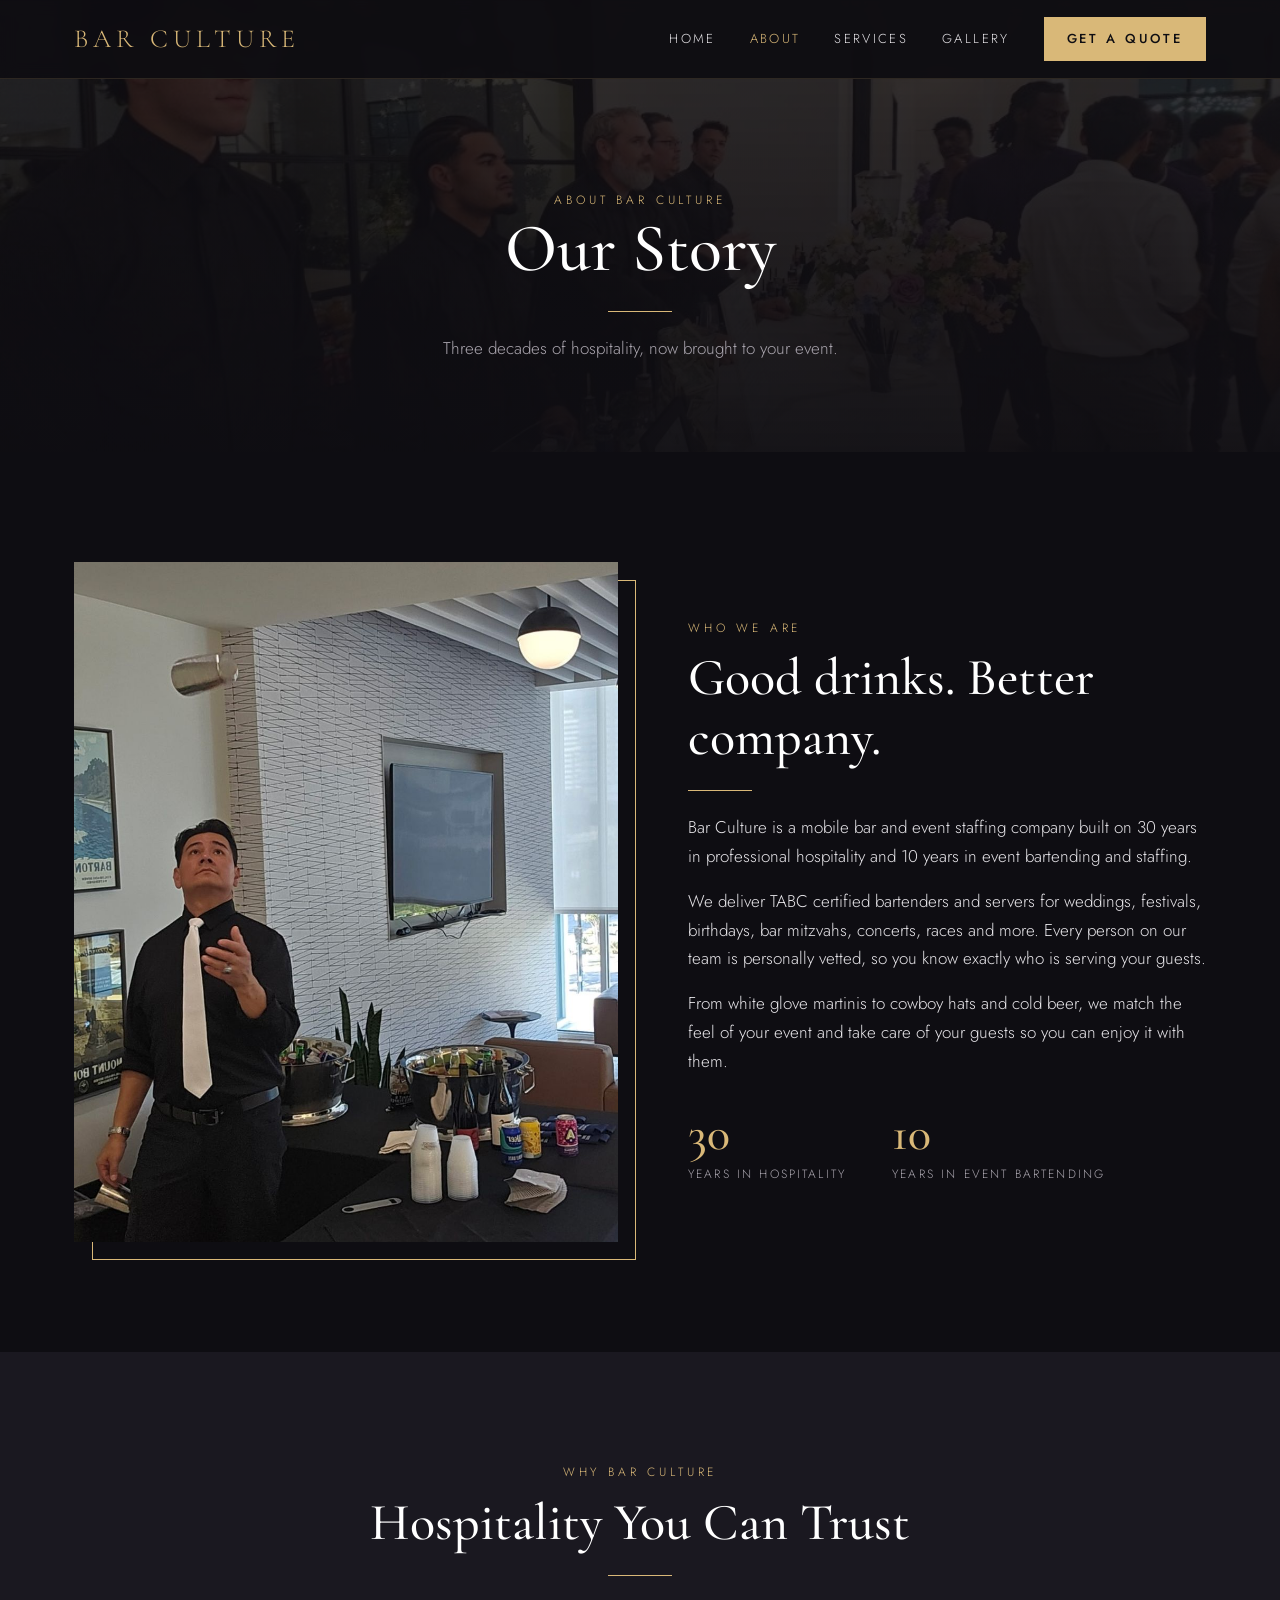
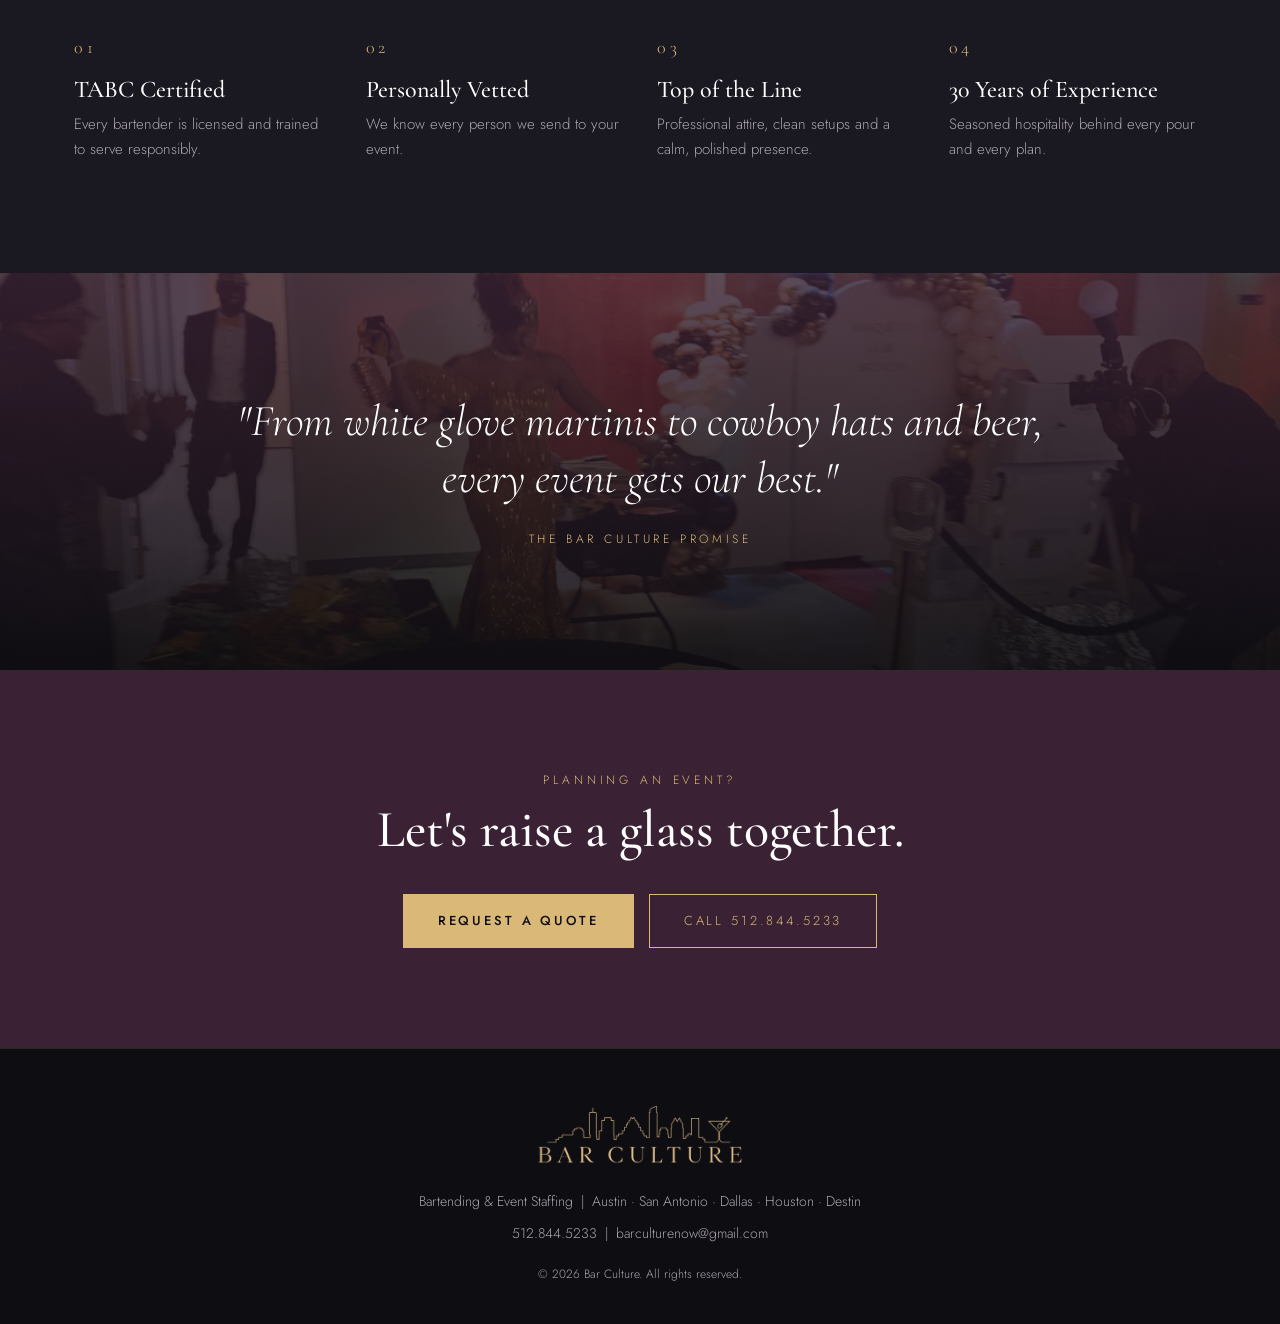
==== about.html @ b0a033a1 "Split into pages, nearest-city ordering, sliding gallery with lightbox Co-Authored-By: Claude Opus 5" ====
<!DOCTYPE html>
<html lang="en">
<head>
<meta charset="UTF-8">
<meta name="viewport" content="width=device-width, initial-scale=1">
<title>Bar Culture | About</title>
<meta name="description" content="Bar Culture provides TABC certified bartenders, servers and mobile bar service for weddings, private parties, corporate events, festivals and concerts across Texas and Destin, Florida.">
<link rel="preconnect" href="https://fonts.googleapis.com">
<link rel="preconnect" href="https://fonts.gstatic.com" crossorigin>
<link href="https://fonts.googleapis.com/css2?family=Cormorant+Garamond:ital,wght@0,400;0,500;0,600;1,400&family=Jost:wght@300;400;500&display=swap" rel="stylesheet">
<link rel="stylesheet" href="css/style.css">
</head>
<body data-page="about">
<header class="page-head" style="background-image:linear-gradient(180deg,rgba(14,13,18,.82),rgba(14,13,18,.96)),url(img/team.jpg)">
  <div class="wrap"><div class="eyebrow">About Bar Culture</div><h1>Our Story</h1><div class="rule"></div><p>Three decades of hospitality, now brought to your event.</p></div>
</header>
<section>
  <div class="wrap intro">
    <div class="intro-img fade"><img src="img/bartender.jpg" alt="Bar Culture founder"></div>
    <div class="fade">
      <div class="eyebrow">Who We Are</div>
      <h2>Good drinks. Better company.</h2>
      <div class="rule"></div>
      <p>Bar Culture is a mobile bar and event staffing company built on 30 years in professional hospitality and 10 years in event bartending and staffing.</p>
      <p style="margin-top:16px">We deliver TABC certified bartenders and servers for weddings, festivals, birthdays, bar mitzvahs, concerts, races and more. Every person on our team is personally vetted, so you know exactly who is serving your guests.</p>
      <p style="margin-top:16px">From white glove martinis to cowboy hats and cold beer, we match the feel of your event and take care of your guests so you can enjoy it with them.</p>
      <div class="stats">
        <div class="stat"><b>30</b><small>Years in hospitality</small></div>
        <div class="stat"><b>10</b><small>Years in event bartending</small></div>
      </div>
    </div>
  </div>
</section>
<section class="alt">
  <div class="wrap">
    <div class="center fade"><div class="eyebrow">Why Bar Culture</div><h2>Hospitality You Can Trust</h2><div class="rule"></div></div>
    <div class="why">
      <div class="fade"><div class="num">01</div><h3>TABC Certified</h3><p>Every bartender is licensed and trained to serve responsibly.</p></div>
      <div class="fade"><div class="num">02</div><h3>Personally Vetted</h3><p>We know every person we send to your event.</p></div>
      <div class="fade"><div class="num">03</div><h3>Top of the Line</h3><p>Professional attire, clean setups and a calm, polished presence.</p></div>
      <div class="fade"><div class="num">04</div><h3>30 Years of Experience</h3><p>Seasoned hospitality behind every pour and every plan.</p></div>
    </div>
  </div>
</section>
<div class="band">
  <div class="wrap fade">
    <blockquote>"From white glove martinis to cowboy hats and beer, every event gets our best."</blockquote>
    <cite>The Bar Culture Promise</cite>
  </div>
</div>
<div class="cta-band"><div class="wrap fade"><div class="eyebrow">Planning an event?</div><h2>Let's raise a glass together.</h2>
<a href="contact.html" class="btn btn-gold">Request a Quote</a> &nbsp; <a href="tel:+15128445233" class="btn btn-line" style="margin-top:10px">Call 512.844.5233</a></div></div>
<script src="js/site.js"></script>
</body>
</html>
---- css/style.css ----
:root{
  --midnight:#0e0d12; --charcoal:#1a1820; --slate:#26232c;
  --plum:#3a2234; --wine:#5c2338;
  --gold:#d9b878; --gold-soft:#e8d3a6; --platinum:#e6e4e8; --muted:#a9a4ad;
  --serif:"Cormorant Garamond",Georgia,serif; --sans:"Jost",system-ui,sans-serif;
}
*{box-sizing:border-box;margin:0;padding:0}
html{scroll-behavior:smooth}
body{background:var(--midnight);color:var(--platinum);font-family:var(--sans);font-weight:300;line-height:1.7;font-size:17px}
img{max-width:100%;display:block}
a{color:inherit;text-decoration:none}
.wrap{max-width:1180px;margin:0 auto;padding:0 24px}
.eyebrow{font-size:12px;letter-spacing:.32em;text-transform:uppercase;color:var(--gold)}
h1,h2,h3{font-family:var(--serif);font-weight:500;line-height:1.15;color:#fff}
h2{font-size:clamp(34px,5vw,52px);margin:10px 0 18px}
.rule{width:64px;height:1px;background:var(--gold);margin:22px 0}
.btn{display:inline-block;padding:15px 34px;font-size:13px;letter-spacing:.22em;text-transform:uppercase;border:1px solid var(--gold);transition:.25s}
.btn-gold{background:var(--gold);color:var(--midnight);font-weight:500}
.btn-gold:hover{background:var(--gold-soft)}
.btn-line{color:var(--gold)}
.btn-line:hover{background:rgba(217,184,120,.1)}

/* nav */
nav{position:fixed;top:0;left:0;right:0;z-index:50;transition:.3s}
nav.solid{background:rgba(14,13,18,.94);backdrop-filter:blur(8px);border-bottom:1px solid rgba(217,184,120,.15)}
.nav-in{display:flex;align-items:center;justify-content:space-between;height:78px}
.brand{font-family:var(--serif);font-size:26px;letter-spacing:.2em;color:var(--gold)}
.links{display:flex;gap:34px;align-items:center;font-size:13px;letter-spacing:.18em;text-transform:uppercase}
.links a:not(.btn):hover{color:var(--gold)}
.links .btn{padding:10px 22px}
.burger{display:none;background:none;border:0;color:var(--gold);font-size:28px;cursor:pointer}

/* hero */
.hero{min-height:100vh;display:flex;align-items:center;text-align:center;position:relative;
  background:linear-gradient(180deg,rgba(14,13,18,.78),rgba(14,13,18,.6) 45%,rgba(14,13,18,.95)),url(../img/hero.jpg) center/cover}
.hero .wrap{position:relative;padding-top:90px;padding-bottom:60px}
.hero-logo{width:min(560px,86vw);margin:0 auto 26px}
.hero .tag{font-family:var(--serif);font-style:italic;font-size:clamp(22px,3vw,30px);color:var(--gold-soft)}
.hero p.sub{max-width:620px;margin:18px auto 36px;color:var(--platinum)}
.hero .ctas{display:flex;gap:16px;justify-content:center;flex-wrap:wrap}
.cities{margin-top:56px;display:flex;gap:28px;justify-content:center;flex-wrap:wrap;font-family:var(--serif);font-size:20px;color:var(--muted)}
.cities span::before{content:"\2022";color:var(--gold);margin-right:28px}
.cities span:first-child::before{display:none}

section{padding:110px 0}
.alt{background:var(--charcoal)}

/* intro */
.intro{display:grid;grid-template-columns:1.05fr 1fr;gap:70px;align-items:center}
.intro-img{position:relative}
.intro-img img{aspect-ratio:4/5;object-fit:cover;width:100%}
.intro-img::after{content:"";position:absolute;inset:18px -18px -18px 18px;border:1px solid var(--gold);z-index:-1}
.stats{display:flex;gap:46px;margin-top:34px}
.stat b{display:block;font-family:var(--serif);font-size:48px;font-weight:500;color:var(--gold);line-height:1}
.stat small{font-size:12px;letter-spacing:.18em;text-transform:uppercase;color:var(--muted)}

/* services */
.center{text-align:center}
.center .rule{margin:22px auto}
.grid3{display:grid;grid-template-columns:repeat(3,1fr);gap:28px;margin-top:56px}
.card{background:var(--slate);overflow:hidden;transition:.3s;border:1px solid transparent}
.card:hover{border-color:rgba(217,184,120,.4);transform:translateY(-4px)}
.card img{aspect-ratio:4/3;object-fit:cover;width:100%}
.card .body{padding:28px 28px 32px}
.card h3{font-size:28px;margin-bottom:10px}
.card p{color:var(--muted);font-size:16px}

/* events */
.events{display:grid;grid-template-columns:repeat(3,1fr);gap:1px;background:rgba(217,184,120,.2);margin-top:56px;border:1px solid rgba(217,184,120,.2)}
.ev{background:var(--midnight);padding:38px 30px}
.ev h3{font-size:26px;color:var(--gold-soft);margin-bottom:8px}
.ev p{color:var(--muted);font-size:15px}

/* quote band */
.band{padding:120px 0;text-align:center;background:linear-gradient(rgba(58,34,52,.82),rgba(14,13,18,.9)),url(../img/gala.jpg) center/cover}
.band blockquote{font-family:var(--serif);font-style:italic;font-size:clamp(28px,4vw,44px);max-width:860px;margin:0 auto;color:#fff;line-height:1.3}
.band cite{display:block;margin-top:22px;font-style:normal;font-size:12px;letter-spacing:.3em;text-transform:uppercase;color:var(--gold)}

/* why */
.why{display:grid;grid-template-columns:repeat(4,1fr);gap:34px;margin-top:56px}
.why h3{font-size:24px;margin:14px 0 8px}
.why p{color:var(--muted);font-size:15px}
.why .num{font-family:var(--serif);color:var(--gold);font-size:18px;letter-spacing:.2em}

/* gallery */
.gallery{columns:3 280px;column-gap:14px;margin-top:56px}
.gallery img{width:100%;margin-bottom:14px;cursor:zoom-in;transition:.3s;filter:saturate(.95)}
.gallery img:hover{opacity:.85}
.lb{position:fixed;inset:0;background:rgba(0,0,0,.92);display:none;align-items:center;justify-content:center;z-index:99;padding:30px;cursor:zoom-out}
.lb.on{display:flex}
.lb img{max-height:92vh;max-width:94vw}

/* areas */
.areas{display:grid;grid-template-columns:repeat(5,1fr);gap:18px;margin-top:50px}
.area{border:1px solid rgba(217,184,120,.3);padding:32px 18px;text-align:center}
.area h3{font-size:26px;color:var(--gold-soft)}
.area p{font-size:13px;color:var(--muted);letter-spacing:.08em;margin-top:6px}

/* contact */
.contact{display:grid;grid-template-columns:1fr 1.25fr;gap:70px}
.cinfo a{display:block;font-family:var(--serif);font-size:30px;color:#fff;margin:6px 0 22px}
.cinfo a:hover{color:var(--gold)}
form{display:grid;grid-template-columns:1fr 1fr;gap:18px}
form .full{grid-column:1/-1}
label{font-size:12px;letter-spacing:.18em;text-transform:uppercase;color:var(--muted);display:block;margin-bottom:6px}
input,select,textarea{width:100%;background:var(--slate);border:1px solid #3a3640;color:#fff;padding:14px 16px;font:inherit;font-size:16px}
input:focus,select:focus,textarea:focus{outline:none;border-color:var(--gold)}
textarea{min-height:130px;resize:vertical}
form .btn{border:none;cursor:pointer;justify-self:start}

footer{border-top:1px solid rgba(217,184,120,.15);padding:50px 0 40px;text-align:center;color:var(--muted);font-size:14px}
footer img{width:220px;margin:0 auto 18px}

.fade{opacity:0;transform:translateY(24px);transition:opacity .8s,transform .8s}
.fade.in{opacity:1;transform:none}

@media (max-width:900px){
  .links{display:none;position:absolute;top:78px;left:0;right:0;flex-direction:column;background:var(--midnight);padding:26px;gap:22px;border-bottom:1px solid rgba(217,184,120,.2)}
  .links.open{display:flex}
  .burger{display:block}
  .intro,.contact{grid-template-columns:1fr;gap:50px}
  .grid3,.events{grid-template-columns:1fr}
  .why{grid-template-columns:1fr 1fr}
  .areas{grid-template-columns:1fr 1fr}
  form{grid-template-columns:1fr}
  section{padding:80px 0}
  .cities span::before{display:none}
  .cities{gap:14px}
}

/* ---------- multi-page additions ---------- */
.links a.active{color:var(--gold)}
.page-head{padding:190px 0 90px;text-align:center;background:linear-gradient(180deg,rgba(14,13,18,.82),rgba(14,13,18,.96));background-size:cover;background-position:center}
.page-head h1{font-size:clamp(42px,6vw,68px)}
.page-head p{max-width:620px;margin:0 auto;color:var(--muted)}
.page-head .rule{margin:22px auto}
.more{margin-top:46px;text-align:center}
.near{display:inline-block;margin-top:14px;font-size:12px;letter-spacing:.24em;text-transform:uppercase;color:var(--gold-soft);opacity:0;transition:opacity .6s}
.near.show{opacity:1}
.area.closest{border-color:var(--gold);background:rgba(217,184,120,.07)}
.area .tagc{display:none;margin-top:10px;font-size:11px;letter-spacing:.22em;color:var(--gold)}
.area.closest .tagc{display:block}
.cta-band{padding:100px 0;text-align:center;background:var(--plum)}
.cta-band h2{margin-bottom:24px}

/* carousel */
.carousel{position:relative;margin-top:56px}
.c-view{overflow:hidden}
.c-track{display:flex;gap:18px;transition:transform 1s cubic-bezier(.65,0,.35,1)}
.c-item{flex:0 0 calc((100% - 36px)/3);aspect-ratio:4/5;overflow:hidden;cursor:zoom-in;position:relative}
.c-item img{width:100%;height:100%;object-fit:cover;transition:transform 1.2s}
.c-item:hover img{transform:scale(1.05)}
.c-item::after{content:"";position:absolute;inset:0;border:1px solid rgba(217,184,120,0);transition:.4s}
.c-item:hover::after{border-color:rgba(217,184,120,.6);inset:12px}
.c-btn{position:absolute;top:50%;transform:translateY(-50%);width:52px;height:52px;border-radius:50%;border:1px solid var(--gold);background:rgba(14,13,18,.7);color:var(--gold);font-size:22px;cursor:pointer;z-index:2;transition:.25s}
.c-btn:hover{background:var(--gold);color:var(--midnight)}
.c-prev{left:-26px}.c-next{right:-26px}
.c-dots{display:flex;gap:10px;justify-content:center;margin-top:28px}
.c-dots button{width:28px;height:2px;border:0;background:#4a4550;cursor:pointer;transition:.3s;padding:0}
.c-dots button.on{background:var(--gold);width:46px}
.grid-gal{display:grid;grid-template-columns:repeat(3,1fr);gap:12px;margin-top:70px}
.grid-gal div{aspect-ratio:1;overflow:hidden;cursor:zoom-in}
.grid-gal img{width:100%;height:100%;object-fit:cover;transition:transform .8s,opacity .3s}
.grid-gal div:hover img{transform:scale(1.06);opacity:.85}

/* lightbox v2 */
.lb{flex-direction:column;cursor:default;background:rgba(8,7,10,.96)}
.lb img{max-height:80vh;max-width:86vw;box-shadow:0 30px 80px rgba(0,0,0,.6);transition:opacity .3s}
.lb .lb-x{position:absolute;top:22px;right:28px;background:none;border:0;color:var(--gold);font-size:34px;cursor:pointer}
.lb .lb-nav{position:absolute;top:50%;transform:translateY(-50%);background:none;border:1px solid rgba(217,184,120,.5);color:var(--gold);width:56px;height:56px;border-radius:50%;font-size:24px;cursor:pointer}
.lb .lb-nav:hover{background:var(--gold);color:var(--midnight)}
.lb .lb-p{left:28px}.lb .lb-n{right:28px}
.lb .lb-count{margin-top:22px;font-size:12px;letter-spacing:.3em;color:var(--muted)}

@media (max-width:900px){
  .c-item{flex:0 0 100%}
  .c-prev{left:8px}.c-next{right:8px}
  .grid-gal{grid-template-columns:repeat(2,1fr)}
  .lb .lb-nav{width:44px;height:44px;font-size:18px}
  .lb .lb-p{left:8px}.lb .lb-n{right:8px}
  .page-head{padding:150px 0 70px}
}
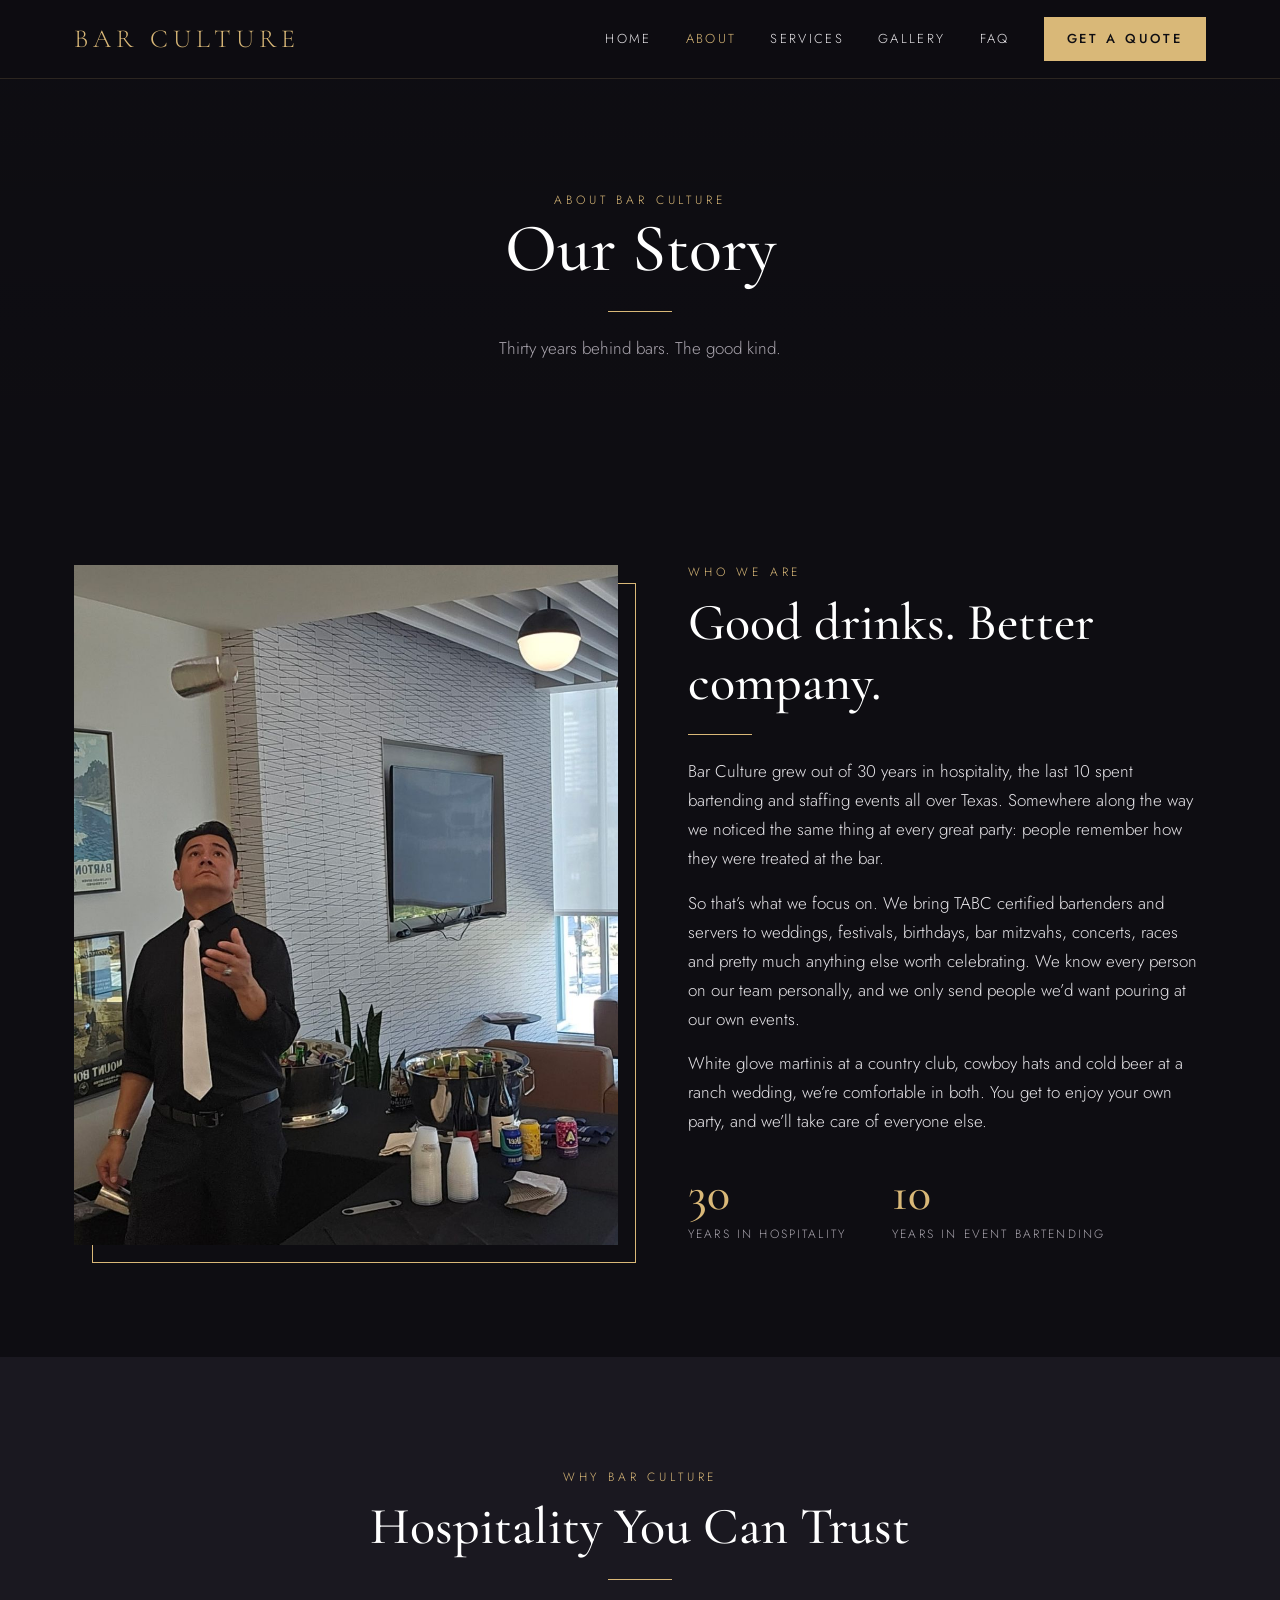
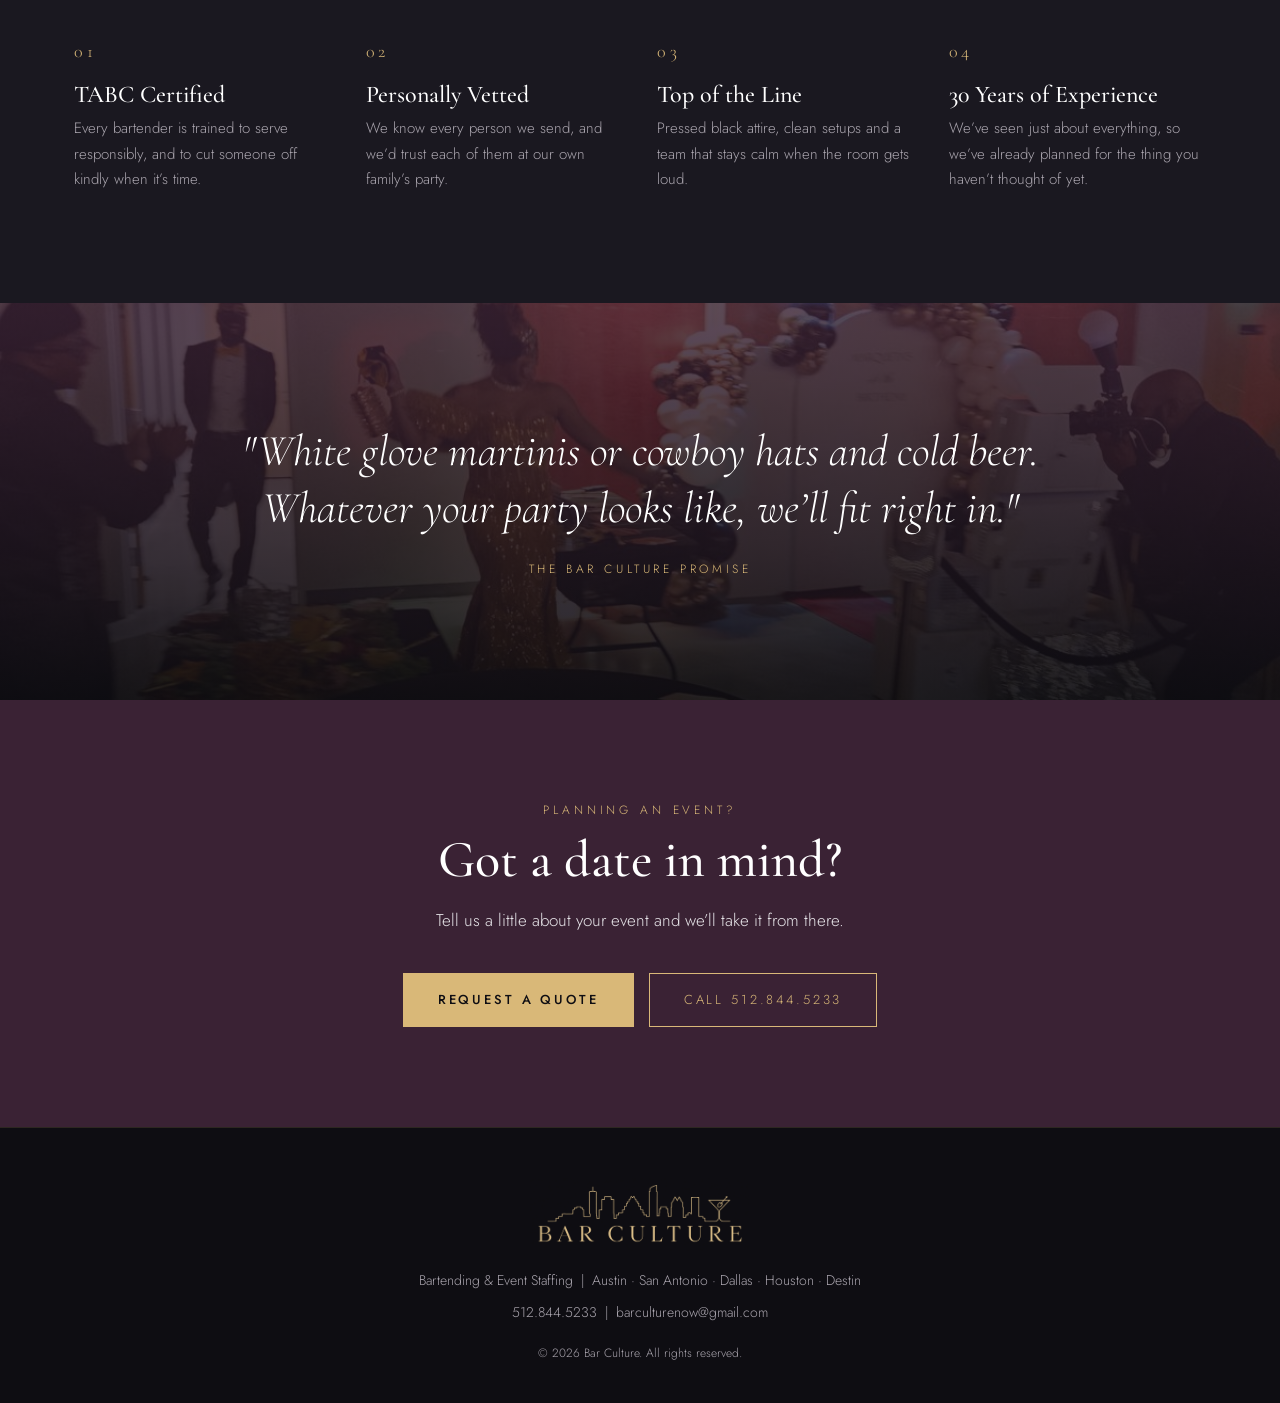
==== commit d0d889b2: "Add FAQ page, warmer first-draft copy Co-Authored-By: Claude Opus 5.5 <noreply@anthropic.com> Claude" ====
--- a/about.html
+++ b/about.html
@@ -11,8 +11,8 @@
 <link rel="stylesheet" href="css/style.css">
 </head>
 <body data-page="about">
-<header class="page-head" style="background-image:linear-gradient(180deg,rgba(14,13,18,.82),rgba(14,13,18,.96)),url(img/team.jpg)">
-  <div class="wrap"><div class="eyebrow">About Bar Culture</div><h1>Our Story</h1><div class="rule"></div><p>Three decades of hospitality, now brought to your event.</p></div>
+<header class="page-head" style="--bg:url(../img/team.jpg)">
+  <div class="wrap"><div class="eyebrow">About Bar Culture</div><h1>Our Story</h1><div class="rule"></div><p>Thirty years behind bars. The good kind.</p></div>
 </header>
 <section>
   <div class="wrap intro">
@@ -21,9 +21,9 @@
       <div class="eyebrow">Who We Are</div>
       <h2>Good drinks. Better company.</h2>
       <div class="rule"></div>
-      <p>Bar Culture is a mobile bar and event staffing company built on 30 years in professional hospitality and 10 years in event bartending and staffing.</p>
-      <p style="margin-top:16px">We deliver TABC certified bartenders and servers for weddings, festivals, birthdays, bar mitzvahs, concerts, races and more. Every person on our team is personally vetted, so you know exactly who is serving your guests.</p>
-      <p style="margin-top:16px">From white glove martinis to cowboy hats and cold beer, we match the feel of your event and take care of your guests so you can enjoy it with them.</p>
+      <p>Bar Culture grew out of 30 years in hospitality, the last 10 spent bartending and staffing events all over Texas. Somewhere along the way we noticed the same thing at every great party: people remember how they were treated at the bar.</p>
+      <p style="margin-top:16px">So that’s what we focus on. We bring TABC certified bartenders and servers to weddings, festivals, birthdays, bar mitzvahs, concerts, races and pretty much anything else worth celebrating. We know every person on our team personally, and we only send people we’d want pouring at our own events.</p>
+      <p style="margin-top:16px">White glove martinis at a country club, cowboy hats and cold beer at a ranch wedding, we’re comfortable in both. You get to enjoy your own party, and we’ll take care of everyone else.</p>
       <div class="stats">
         <div class="stat"><b>30</b><small>Years in hospitality</small></div>
         <div class="stat"><b>10</b><small>Years in event bartending</small></div>
@@ -35,20 +35,20 @@
   <div class="wrap">
     <div class="center fade"><div class="eyebrow">Why Bar Culture</div><h2>Hospitality You Can Trust</h2><div class="rule"></div></div>
     <div class="why">
-      <div class="fade"><div class="num">01</div><h3>TABC Certified</h3><p>Every bartender is licensed and trained to serve responsibly.</p></div>
-      <div class="fade"><div class="num">02</div><h3>Personally Vetted</h3><p>We know every person we send to your event.</p></div>
-      <div class="fade"><div class="num">03</div><h3>Top of the Line</h3><p>Professional attire, clean setups and a calm, polished presence.</p></div>
-      <div class="fade"><div class="num">04</div><h3>30 Years of Experience</h3><p>Seasoned hospitality behind every pour and every plan.</p></div>
+      <div class="fade"><div class="num">01</div><h3>TABC Certified</h3><p>Every bartender is trained to serve responsibly, and to cut someone off kindly when it’s time.</p></div>
+      <div class="fade"><div class="num">02</div><h3>Personally Vetted</h3><p>We know every person we send, and we’d trust each of them at our own family’s party.</p></div>
+      <div class="fade"><div class="num">03</div><h3>Top of the Line</h3><p>Pressed black attire, clean setups and a team that stays calm when the room gets loud.</p></div>
+      <div class="fade"><div class="num">04</div><h3>30 Years of Experience</h3><p>We’ve seen just about everything, so we’ve already planned for the thing you haven’t thought of yet.</p></div>
     </div>
   </div>
 </section>
 <div class="band">
   <div class="wrap fade">
-    <blockquote>"From white glove martinis to cowboy hats and beer, every event gets our best."</blockquote>
+    <blockquote>"White glove martinis or cowboy hats and cold beer. Whatever your party looks like, we’ll fit right in."</blockquote>
     <cite>The Bar Culture Promise</cite>
   </div>
 </div>
-<div class="cta-band"><div class="wrap fade"><div class="eyebrow">Planning an event?</div><h2>Let's raise a glass together.</h2>
+<div class="cta-band"><div class="wrap fade"><div class="eyebrow">Planning an event?</div><h2>Got a date in mind?</h2><p style="color:var(--platinum);margin:-8px auto 28px;max-width:520px">Tell us a little about your event and we’ll take it from there.</p>
 <a href="contact.html" class="btn btn-gold">Request a Quote</a> &nbsp; <a href="tel:+15128445233" class="btn btn-line" style="margin-top:10px">Call 512.844.5233</a></div></div>
 <script src="js/site.js"></script>
 </body>
--- a/css/style.css
+++ b/css/style.css
@@ -181,3 +181,17 @@
   .lb .lb-p{left:8px}.lb .lb-n{right:8px}
   .page-head{padding:150px 0 70px}
 }
+
+/* faq */
+.faq-wrap{max-width:860px;margin:0 auto}
+.faq-group{margin-top:60px}
+.faq-group:first-child{margin-top:0}
+.faq-group h2{font-size:clamp(28px,3.6vw,38px);margin-bottom:18px}
+.faq-group details{border-bottom:1px solid rgba(217,184,120,.22)}
+.faq-group summary{list-style:none;cursor:pointer;padding:24px 50px 24px 0;position:relative;font-family:var(--serif);font-size:23px;color:#fff;transition:color .2s}
+.faq-group summary::-webkit-details-marker{display:none}
+.faq-group summary::after{content:"+";position:absolute;right:6px;top:50%;transform:translateY(-50%);color:var(--gold);font-family:var(--sans);font-size:26px;font-weight:300;transition:transform .3s}
+.faq-group details[open] summary{color:var(--gold-soft)}
+.faq-group details[open] summary::after{transform:translateY(-50%) rotate(45deg)}
+.faq-group summary:hover{color:var(--gold)}
+.faq-group details p{color:var(--muted);padding:0 40px 26px 0;font-size:16px}
